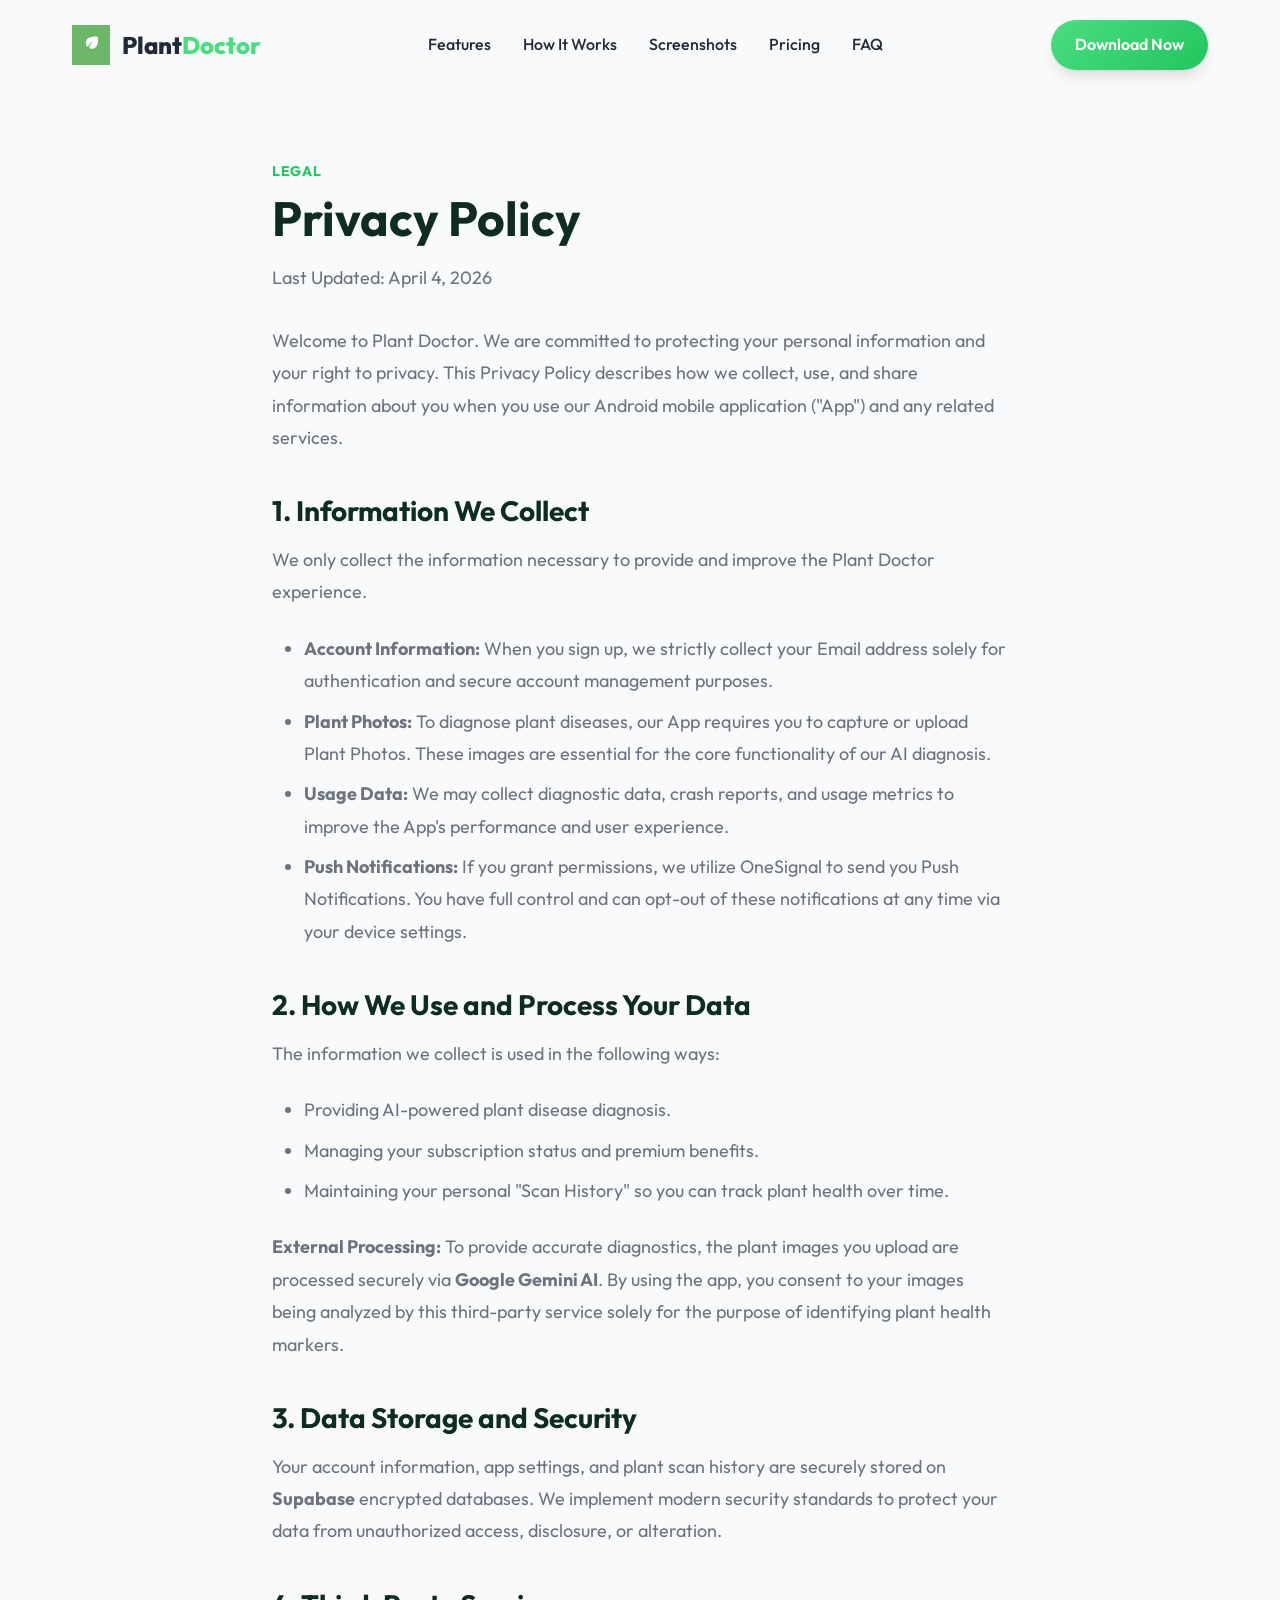
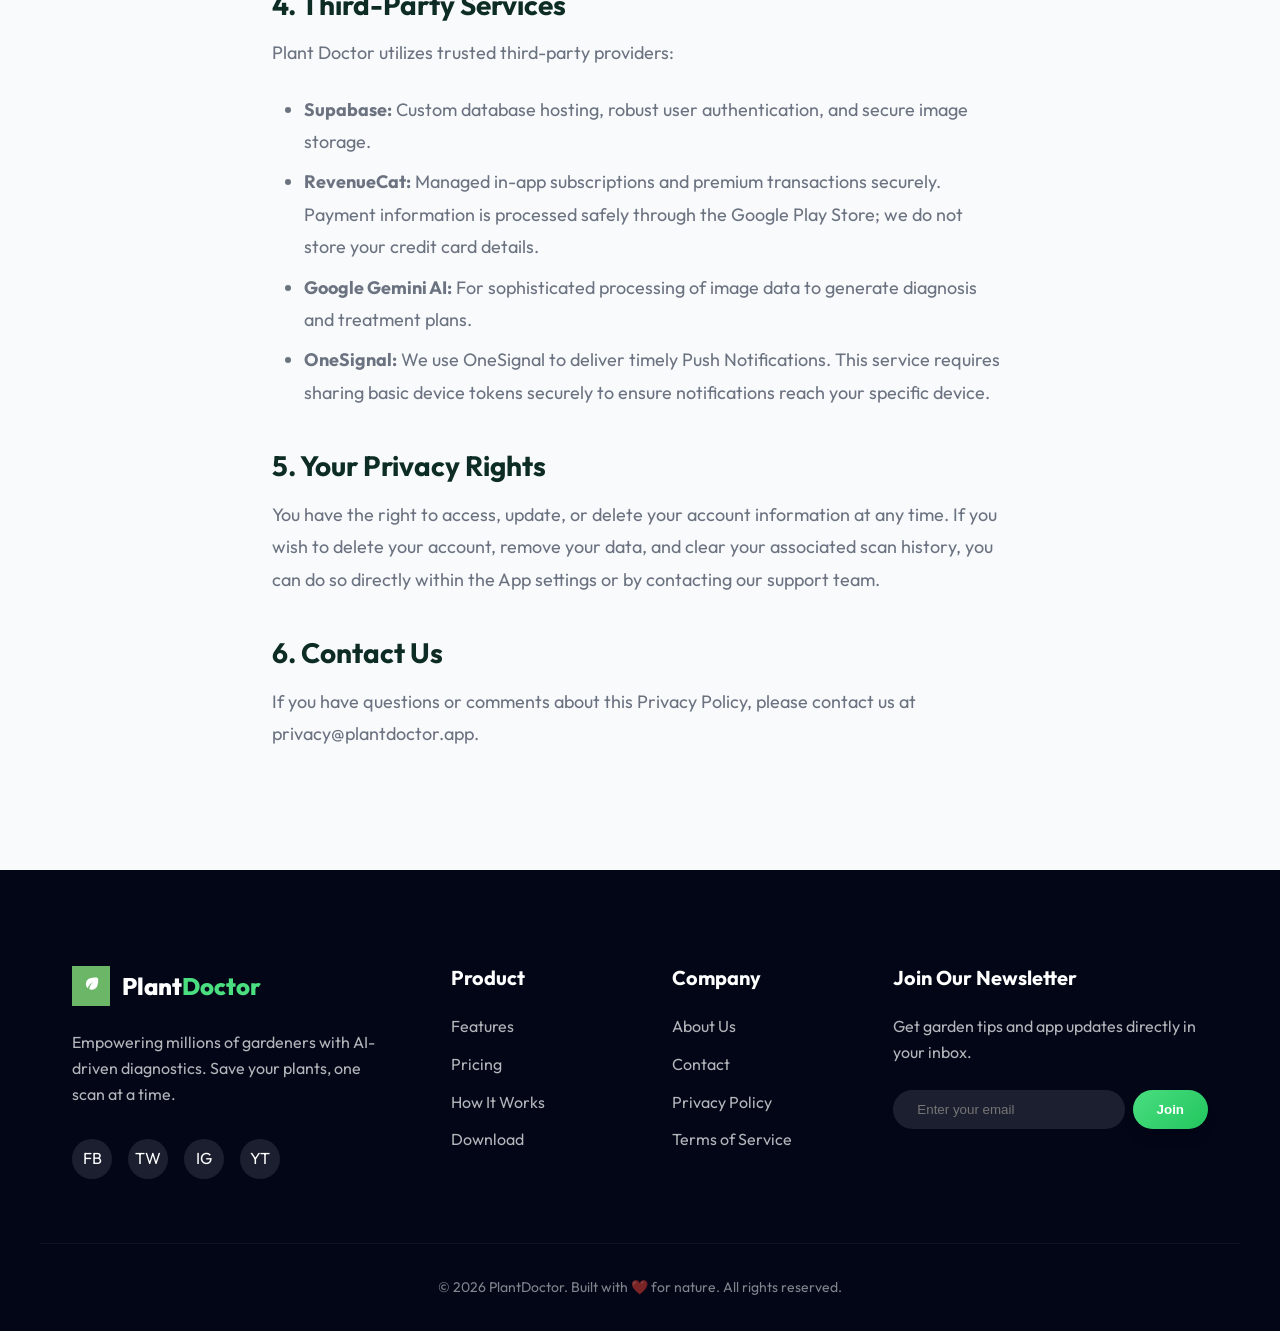
==== privacy-policy.html @ d3f83ecf "docs: update legal disclaimers, clarify subscription terms, and add push notification details to pol" ====
<!DOCTYPE html>
<html lang="en">
<head>
    <meta charset="UTF-8">
    <meta name="viewport" content="width=device-width, initial-scale=1.0">
    <meta name="description" content="Privacy Policy for PlantDoctor - AI-Powered Plant Health Scanner.">
    
    <!-- Favicon -->
    <link rel="icon" type="image/x-icon" href="assets/logo.webp">
    
    <title>Privacy Policy | PlantDoctor</title>
    
    <!-- Google Fonts -->
    <link rel="preconnect" href="https://fonts.googleapis.com">
    <link rel="preconnect" href="https://fonts.gstatic.com" crossorigin>
    <link href="https://fonts.googleapis.com/css2?family=Outfit:wght@300;400;500;600;700;800&family=Inter:wght@400;500;600&display=swap" rel="stylesheet">
    
    <!-- CSS -->
    <link rel="stylesheet" href="css/style.css">
    <style>
        .legal-content h2 { color: var(--secondary); margin-top: 2.5rem; margin-bottom: 1rem; font-size: 1.75rem; }
        .legal-content h3 { color: var(--secondary); margin-top: 1.5rem; margin-bottom: 0.75rem; font-size: 1.25rem; }
        .legal-content p, .legal-content ul { color: var(--text-muted); margin-bottom: 1.5rem; font-size: 1.125rem; line-height: 1.8; }
        .legal-content ul { padding-left: 2rem; list-style-type: disc; }
        .legal-content li { margin-bottom: 0.5rem; }
    </style>
</head>
<body>

    <!-- Header -->
    <header id="header" class="scrolled">
        <div class="container nav-container">
            <a href="index.html" class="logo">
                <img src="assets/logo.webp" alt="PlantDoctor Logo" class="logo-img">
                <span class="logo-text">Plant<span>Doctor</span></span>
            </a>
            
            <nav class="main-nav">
                <ul class="nav-links">
                    <li><a href="index.html#features">Features</a></li>
                    <li><a href="index.html#how-it-works">How It Works</a></li>
                    <li><a href="index.html#screenshots">Screenshots</a></li>
                    <li><a href="index.html#pricing">Pricing</a></li>
                    <li><a href="index.html#faq">FAQ</a></li>
                </ul>
            </nav>
            
            <div class="nav-cta">
                <a href="index.html#download" class="btn btn-primary">Download Now</a>
            </div>
            
            <button class="hamburger" id="hamburger-btn" aria-label="Toggle Navigation">
                <span class="bar"></span>
                <span class="bar"></span>
                <span class="bar"></span>
            </button>
        </div>
    </header>

    <section class="section" style="padding-top: 10rem; background: var(--bg-light); min-height: 80vh;">
        <div class="container" style="max-width: 800px;">
            <div class="section-header" style="text-align: left; margin-bottom: 2rem;">
                <span class="section-tag">Legal</span>
                <h1 class="section-title" style="font-size: 3rem;">Privacy Policy</h1>
                <p class="section-desc" style="margin: 0; text-align: left; color: var(--text-muted);">Last Updated: April 4, 2026</p>
            </div>
            
            <div class="legal-content">
                <p>Welcome to Plant Doctor. We are committed to protecting your personal information and your right to privacy. This Privacy Policy describes how we collect, use, and share information about you when you use our Android mobile application ("App") and any related services.</p>

                <h2>1. Information We Collect</h2>
                <p>We only collect the information necessary to provide and improve the Plant Doctor experience.</p>
                <ul>
                    <li><strong>Account Information:</strong> When you sign up, we strictly collect your Email address solely for authentication and secure account management purposes.</li>
                    <li><strong>Plant Photos:</strong> To diagnose plant diseases, our App requires you to capture or upload Plant Photos. These images are essential for the core functionality of our AI diagnosis.</li>
                    <li><strong>Usage Data:</strong> We may collect diagnostic data, crash reports, and usage metrics to improve the App's performance and user experience.</li>
                    <li><strong>Push Notifications:</strong> If you grant permissions, we utilize OneSignal to send you Push Notifications. You have full control and can opt-out of these notifications at any time via your device settings.</li>
                </ul>

                <h2>2. How We Use and Process Your Data</h2>
                <p>The information we collect is used in the following ways:</p>
                <ul>
                    <li>Providing AI-powered plant disease diagnosis.</li>
                    <li>Managing your subscription status and premium benefits.</li>
                    <li>Maintaining your personal "Scan History" so you can track plant health over time.</li>
                </ul>
                <p><strong>External Processing:</strong> To provide accurate diagnostics, the plant images you upload are processed securely via <strong>Google Gemini AI</strong>. By using the app, you consent to your images being analyzed by this third-party service solely for the purpose of identifying plant health markers.</p>

                <h2>3. Data Storage and Security</h2>
                <p>Your account information, app settings, and plant scan history are securely stored on <strong>Supabase</strong> encrypted databases. We implement modern security standards to protect your data from unauthorized access, disclosure, or alteration.</p>

                <h2>4. Third-Party Services</h2>
                <p>Plant Doctor utilizes trusted third-party providers:</p>
                <ul>
                    <li><strong>Supabase:</strong> Custom database hosting, robust user authentication, and secure image storage.</li>
                    <li><strong>RevenueCat:</strong> Managed in-app subscriptions and premium transactions securely. Payment information is processed safely through the Google Play Store; we do not store your credit card details.</li>
                    <li><strong>Google Gemini AI:</strong> For sophisticated processing of image data to generate diagnosis and treatment plans.</li>
                    <li><strong>OneSignal:</strong> We use OneSignal to deliver timely Push Notifications. This service requires sharing basic device tokens securely to ensure notifications reach your specific device.</li>
                </ul>

                <h2>5. Your Privacy Rights</h2>
                <p>You have the right to access, update, or delete your account information at any time. If you wish to delete your account, remove your data, and clear your associated scan history, you can do so directly within the App settings or by contacting our support team.</p>

                <h2>6. Contact Us</h2>
                <p>If you have questions or comments about this Privacy Policy, please contact us at privacy@plantdoctor.app.</p>
            </div>
        </div>
    </section>

    <!-- Footer -->
    <footer id="footer">
        <div class="container footer-grid">
            <div class="footer-brand">
                <a href="index.html" class="logo">
                    <img src="assets/logo.webp" alt="PlantDoctor Logo" class="logo-img">
                    <span class="logo-text">Plant<span>Doctor</span></span>
                </a>
                <p>Empowering millions of gardeners with AI-driven diagnostics. Save your plants, one scan at a time.</p>
                <div class="social-links">
                    <a href="#">FB</a>
                    <a href="#">TW</a>
                    <a href="#">IG</a>
                    <a href="#">YT</a>
                </div>
            </div>
            
            <div class="footer-links">
                <h4>Product</h4>
                <ul>
                    <li><a href="index.html#features">Features</a></li>
                    <li><a href="index.html#pricing">Pricing</a></li>
                    <li><a href="index.html#how-it-works">How It Works</a></li>
                    <li><a href="index.html#download">Download</a></li>
                </ul>
            </div>
            
            <div class="footer-links">
                <h4>Company</h4>
                <ul>
                    <li><a href="#">About Us</a></li>
                    <li><a href="#">Contact</a></li>
                    <li><a href="https://ishara-madu.github.io/Plant-Doctor-AI-Disease-Identifier-Android/privacy-policy.html">Privacy Policy</a></li>
                    <li><a href="https://ishara-madu.github.io/Plant-Doctor-AI-Disease-Identifier-Android/terms-and-conditions.html">Terms of Service</a></li>
                </ul>
            </div>
            
            <div class="footer-newsletter">
                <h4>Join Our Newsletter</h4>
                <p>Get garden tips and app updates directly in your inbox.</p>
                <form class="newsletter-form">
                    <input type="email" placeholder="Enter your email" required>
                    <button type="submit" class="btn btn-primary">Join</button>
                </form>
            </div>
        </div>
        
        <div class="container footer-bottom">
            <p>&copy; 2026 PlantDoctor. Built with ❤️ for nature. All rights reserved.</p>
        </div>
    </footer>

    <!-- JS -->
    <script src="js/main.js"></script>
</body>
</html>
---- css/style.css ----
/* 
  PlantDoctor Design System
  Nature-Luxe Theme
*/

:root {
    /* Colors */
    --primary: #4ADE80; /* Mint Green */
    --primary-dark: #22C55E;
    --secondary: #0D2C24; /* Deep Emerald */
    --accent: #FDE047; /* Sunlight Yellow */
    --bg-light: #F8FAFC;
    --bg-dark: #111827; /* Charcoal */
    --text-main: #1F2937;
    --text-muted: #6B7280;
    --white: #FFFFFF;
    
    /* Gradients */
    --grad-primary: linear-gradient(135deg, #4ADE80 0%, #22C55E 100%);
    --grad-dark: linear-gradient(135deg, #0D2C24 0%, #111827 100%);
    
    /* Shadows */
    --shadow-sm: 0 1px 2px 0 rgb(0 0 0 / 0.05);
    --shadow-md: 0 4px 6px -1px rgb(0 0 0 / 0.1), 0 2px 4px -2px rgb(0 0 0 / 0.1);
    --shadow-lg: 0 10px 15px -3px rgb(0 0 0 / 0.1), 0 4px 6px -4px rgb(0 0 0 / 0.1);
    --shadow-xl: 0 20px 25px -5px rgb(0 0 0 / 0.1), 0 8px 10px -6px rgb(0 0 0 / 0.1);
    
    /* Transitions */
    --transition: all 0.3s cubic-bezier(0.4, 0, 0.2, 1);
}

/* Reset & Base */
* {
    margin: 0;
    padding: 0;
    box-sizing: border-box;
}

html {
    scroll-behavior: smooth;
}

body {
    font-family: 'Outfit', sans-serif;
    background-color: var(--bg-light);
    color: var(--text-main);
    line-height: 1.6;
    overflow-x: hidden;
}

h1, h2, h3, h4 {
    font-family: 'Outfit', sans-serif;
    font-weight: 700;
    line-height: 1.2;
}

a {
    text-decoration: none;
    color: inherit;
    transition: var(--transition);
}

ul {
    list-style: none;
}

img {
    max-width: 100%;
    display: block;
}

.container {
    width: 100%;
    max-width: 1200px;
    margin: 0 auto;
    padding: 0 2rem;
}

.btn {
    display: inline-flex;
    align-items: center;
    justify-content: center;
    padding: 0.75rem 1.5rem;
    border-radius: 9999px;
    font-weight: 600;
    cursor: pointer;
    transition: var(--transition);
    border: none;
    gap: 0.5rem;
}

.btn-primary {
    background: var(--grad-primary);
    color: var(--white);
    box-shadow: var(--shadow-lg);
}

.btn-primary:hover {
    transform: translateY(-2px);
    box-shadow: var(--shadow-xl);
    filter: brightness(1.1);
}

.btn-outline {
    background: transparent;
    border: 2px solid var(--primary);
    color: var(--primary);
}

.btn-outline:hover {
    background: var(--primary);
    color: var(--white);
}

/* Section Header */
.section-header {
    text-align: center;
    margin-bottom: 4rem;
}

.section-tag {
    color: var(--primary-dark);
    font-weight: 700;
    text-transform: uppercase;
    letter-spacing: 0.05em;
    font-size: 0.875rem;
    margin-bottom: 0.5rem;
    display: block;
}

.section-title {
    font-size: 2.5rem;
    color: var(--secondary);
    margin-bottom: 1rem;
}

.section-desc {
    color: var(--text-muted);
    font-size: 1.125rem;
    max-width: 600px;
    margin: 0 auto;
}

/* Base Reveal Animation Initial State */
[data-reveal] {
    opacity: 0;
    transform: translateY(30px);
    transition: all 0.8s cubic-bezier(0.4, 0, 0.2, 1);
}

[data-reveal].revealed {
    opacity: 1;
    transform: translateY(0);
}

/* Header */
header {
    position: fixed;
    top: 0;
    left: 0;
    width: 100%;
    z-index: 1000;
    padding: 1.25rem 0;
    transition: var(--transition);
    background: transparent;
}

header.scrolled {
    background: rgba(255, 255, 255, 0.9);
    backdrop-filter: blur(10px);
    padding: 0.75rem 0;
    box-shadow: var(--shadow-md);
}

.nav-container {
    display: flex;
    align-items: center;
    justify-content: space-between;
}

.logo {
    display: flex;
    align-items: center;
    gap: 0.75rem;
    font-size: 1.5rem;
    font-weight: 800;
}

.logo-img {
    height: 40px;
    width: auto;
}

.logo-text span {
    color: var(--primary);
}

.nav-links {
    display: flex;
    gap: 2rem;
}

.nav-links a {
    font-size: 1rem;
    font-weight: 500;
    color: var(--text-main);
}

.nav-links a:hover {
    color: var(--primary);
}

.hamburger {
    display: none;
    flex-direction: column;
    gap: 6px;
    background: none;
    border: none;
    cursor: pointer;
}

.hamburger .bar {
    width: 30px;
    height: 3px;
    background: var(--text-main);
    border-radius: 4px;
    transition: var(--transition);
}

/* Hero Section */
.hero {
    padding: 10rem 0 6rem;
    background: radial-gradient(circle at top right, rgba(74, 222, 128, 0.1), transparent),
                radial-gradient(circle at bottom left, rgba(13, 44, 36, 0.05), transparent);
}

.hero-grid {
    display: grid;
    grid-template-columns: 1fr 1fr;
    align-items: center;
    gap: 4rem;
}

.badge {
    display: inline-block;
    padding: 0.5rem 1rem;
    background: rgba(74, 222, 128, 0.1);
    color: var(--primary-dark);
    font-weight: 700;
    font-size: 0.875rem;
    border-radius: 9999px;
    margin-bottom: 1.5rem;
}

.hero-title {
    font-size: 4rem;
    line-height: 1.1;
    margin-bottom: 1.5rem;
    color: var(--secondary);
}

.hero-title span {
    color: var(--primary);
}

.hero-subtitle {
    font-size: 1.25rem;
    color: var(--text-muted);
    margin-bottom: 2.5rem;
    max-width: 500px;
}

.hero-btns {
    display: flex;
    gap: 1rem;
}

.store-btn img {
    height: 48px;
    transition: var(--transition);
}

.store-btn:hover img {
    transform: scale(1.05);
}

.hero-mockup-wrapper {
    position: relative;
    display: flex;
    justify-content: center;
}

.mockup-bg {
    position: absolute;
    top: 50%;
    left: 50%;
    transform: translate(-50%, -50%);
    width: 120%;
    height: 120%;
    background: var(--grad-primary);
    border-radius: 50%;
    filter: blur(80px);
    opacity: 0.2;
    z-index: -1;
}

.hero-mockup {
    width: 100%;
    max-width: 400px;
    animation: float 6s ease-in-out infinite;
}

@keyframes float {
    0%, 100% { transform: translateY(0); }
    50% { transform: translateY(-20px); }
}

/* Stats Section */
.section {
    padding: 6rem 0;
}

.stats {
    background: var(--secondary);
    color: var(--white);
    padding: 4rem 0;
}

.stats-grid {
    display: grid;
    grid-template-columns: repeat(4, 1fr);
    gap: 2rem;
    text-align: center;
}

.stat-num {
    font-size: 3rem;
    font-weight: 800;
    color: var(--primary);
    margin-bottom: 0.5rem;
}

.stat-label {
    font-size: 1rem;
    opacity: 0.8;
}

/* Features Grid */
.features-grid {
    display: grid;
    grid-template-columns: repeat(auto-fit, minmax(300px, 1fr));
    gap: 2.5rem;
}

.feature-card {
    background: var(--white);
    padding: 2.5rem;
    border-radius: 1.5rem;
    box-shadow: var(--shadow-md);
    transition: var(--transition);
    border: 1px solid rgba(0, 0, 0, 0.03);
}

.feature-card:hover {
    transform: translateY(-10px);
    box-shadow: var(--shadow-xl);
}

.feature-icon {
    font-size: 2.5rem;
    margin-bottom: 1.5rem;
}

.feature-card h3 {
    font-size: 1.5rem;
    margin-bottom: 1rem;
    color: var(--secondary);
}

.feature-card p {
    color: var(--text-muted);
}

/* Steps Grid */
.steps-grid {
    display: grid;
    grid-template-columns: repeat(3, 1fr);
    gap: 3rem;
    position: relative;
}

.step-item {
    text-align: center;
    position: relative;
}

.step-number {
    font-size: 5rem;
    font-weight: 900;
    color: rgba(74, 222, 128, 0.1);
    position: absolute;
    top: -1rem;
    left: 50%;
    transform: translateX(-50%);
    z-index: 0;
}

.step-icon {
    font-size: 3rem;
    margin-bottom: 1.5rem;
    position: relative;
    z-index: 1;
}

.step-item h3 {
    margin-bottom: 1rem;
    position: relative;
    z-index: 1;
}

/* Screenshots Slider */
.screenshot-slider-container {
    position: relative;
    max-width: 900px;
    margin: 0 auto;
    overflow: hidden;
}

.mockup-frame {
    background: #000;
    border-radius: 3rem;
    padding: 1rem;
    border: 8px solid #333;
    max-width: 320px;
    margin: 0 auto;
    position: relative;
    box-shadow: var(--shadow-xl);
    overflow: hidden;
}

.slider-wrapper {
    display: flex;
    transition: transform 0.5s ease-in-out;
}

.slider-wrapper img {
    width: 100%;
    flex-shrink: 0;
}

.slider-btn {
    position: absolute;
    top: 50%;
    transform: translateY(-50%);
    background: var(--white);
    border: none;
    width: 50px;
    height: 50px;
    border-radius: 50%;
    box-shadow: var(--shadow-lg);
    cursor: pointer;
    font-size: 2rem;
    display: flex;
    align-items: center;
    justify-content: center;
    transition: var(--transition);
    z-index: 10;
}

.slider-btn:hover {
    background: var(--primary);
    color: var(--white);
}

.slider-btn.prev { left: 10%; }
.slider-btn.next { right: 10%; }

.slider-dots {
    display: flex;
    justify-content: center;
    gap: 0.5rem;
    margin-top: 2rem;
}

.dot {
    width: 10px;
    height: 10px;
    border-radius: 50%;
    background: #D1D5DB;
    cursor: pointer;
}

.dot.active {
    background: var(--primary);
    width: 25px;
    border-radius: 5px;
}

/* Pricing Section */
.pricing-grid {
    display: grid;
    grid-template-columns: repeat(auto-fit, minmax(300px, 1fr));
    gap: 2rem;
    align-items: flex-start;
}

.pricing-card {
    background: var(--white);
    padding: 3rem 2rem;
    border-radius: 2rem;
    text-align: center;
    box-shadow: var(--shadow-md);
    position: relative;
    border: 1px solid rgba(0, 0, 0, 0.05);
}

.pricing-card.featured {
    background: var(--secondary);
    color: var(--white);
    transform: scale(1.05);
    z-index: 2;
    box-shadow: var(--shadow-xl);
}

.best-value {
    position: absolute;
    top: 1.5rem;
    right: 1.5rem;
    background: var(--primary);
    color: var(--white);
    padding: 0.25rem 0.75rem;
    border-radius: 9999px;
    font-size: 0.75rem;
    font-weight: 700;
}

.card-header h3 {
    font-size: 1.5rem;
    margin-bottom: 1rem;
}

.price {
    font-size: 3rem;
    font-weight: 800;
    margin-bottom: 2rem;
}

.price span {
    font-size: 1rem;
    font-weight: 400;
    opacity: 0.7;
}

.card-features {
    text-align: left;
    margin-bottom: 2.5rem;
}

.card-features li {
    margin-bottom: 1rem;
    display: flex;
    align-items: center;
    gap: 0.75rem;
}

.card-features .check { color: var(--primary); font-weight: bold; }
.card-features .cross { color: #EF4444; }
.card-features .disabled { opacity: 0.5; }

/* FAQ Accordion */
.faq-container {
    max-width: 800px;
}

.accordion-item {
    background: var(--white);
    border-radius: 1rem;
    margin-bottom: 1rem;
    overflow: hidden;
    box-shadow: var(--shadow-sm);
}

.accordion-header {
    padding: 1.5rem 2rem;
    display: flex;
    justify-content: space-between;
    align-items: center;
    cursor: pointer;
    transition: var(--transition);
}

.accordion-header h4 {
    font-size: 1.125rem;
}

.accordion-header:hover {
    background: rgba(74, 222, 128, 0.05);
}

.accordion-body {
    max-height: 0;
    overflow: hidden;
    transition: all 0.5s cubic-bezier(0, 1, 0, 1);
    padding: 0 2rem;
}

.accordion-item.active .accordion-body {
    max-height: 1000px;
    padding: 0 2rem 2.5rem;
    transition: all 0.5s cubic-bezier(1, 0, 1, 0);
}

.accordion-item.active .icon {
    transform: rotate(45deg);
    color: var(--primary);
}

/* Footer */
footer {
    background: #020617;
    color: var(--white);
    padding: 6rem 0 2rem;
}

.footer-grid {
    display: grid;
    grid-template-columns: 2fr 1fr 1fr 2fr;
    gap: 4rem;
    margin-bottom: 4rem;
}

.footer-brand p {
    margin-top: 1.5rem;
    opacity: 0.7;
}

.social-links {
    display: flex;
    gap: 1rem;
    margin-top: 2rem;
}

.social-links a {
    width: 40px;
    height: 40px;
    display: flex;
    align-items: center;
    justify-content: center;
    background: rgba(255, 255, 255, 0.1);
    border-radius: 50%;
}

.social-links a:hover {
    background: var(--primary);
}

.footer-links h4, .footer-newsletter h4 {
    margin-bottom: 1.5rem;
    font-size: 1.25rem;
}

.footer-links ul li {
    margin-bottom: 0.75rem;
}

.footer-links ul li a {
    opacity: 0.7;
}

.footer-links ul li a:hover {
    opacity: 1;
    color: var(--primary);
}

.footer-newsletter p {
    opacity: 0.7;
    margin-bottom: 1.5rem;
}

.newsletter-form {
    display: flex;
    gap: 0.5rem;
}

.newsletter-form input {
    padding: 0.75rem 1.5rem;
    border-radius: 9999px;
    border: none;
    flex-grow: 1;
    background: rgba(255, 255, 255, 0.1);
    color: var(--white);
}

.footer-bottom {
    border-top: 1px solid rgba(255, 255, 255, 0.1);
    padding-top: 2rem;
    text-align: center;
    opacity: 0.5;
    font-size: 0.875rem;
}

/* Responsive */
@media (max-width: 1024px) {
    .hero-grid { grid-template-columns: 1fr; text-align: center; }
    .hero-subtitle { margin: 0 auto 2.5rem; }
    .hero-btns { justify-content: center; }
    .footer-grid { grid-template-columns: 1fr 1fr; }
    .stats-grid { grid-template-columns: 1fr 1fr; }
}

@media (max-width: 768px) {
    .main-nav {
        position: fixed;
        top: -100%;
        left: 0;
        width: 100%;
        background: var(--white);
        padding: 6rem 2rem 4rem;
        transition: var(--transition);
        box-shadow: var(--shadow-lg);
    }
    
    .main-nav.active { top: 0; }
    
    .nav-links {
        flex-direction: column;
        align-items: center;
        gap: 1.5rem;
    }
    
    .hamburger { display: flex; z-index: 1001; }
    .hamburger.active .bar:nth-child(1) { transform: rotate(45deg) translate(8px, 8px); }
    .hamburger.active .bar:nth-child(2) { opacity: 0; }
    .hamburger.active .bar:nth-child(3) { transform: rotate(-45deg) translate(5px, -5px); }
    
    .hero-title { font-size: 3rem; }
    .steps-grid { grid-template-columns: 1fr; }
    .pricing-card.featured { transform: scale(1); }
    .footer-grid { grid-template-columns: 1fr; gap: 2.5rem; }
}
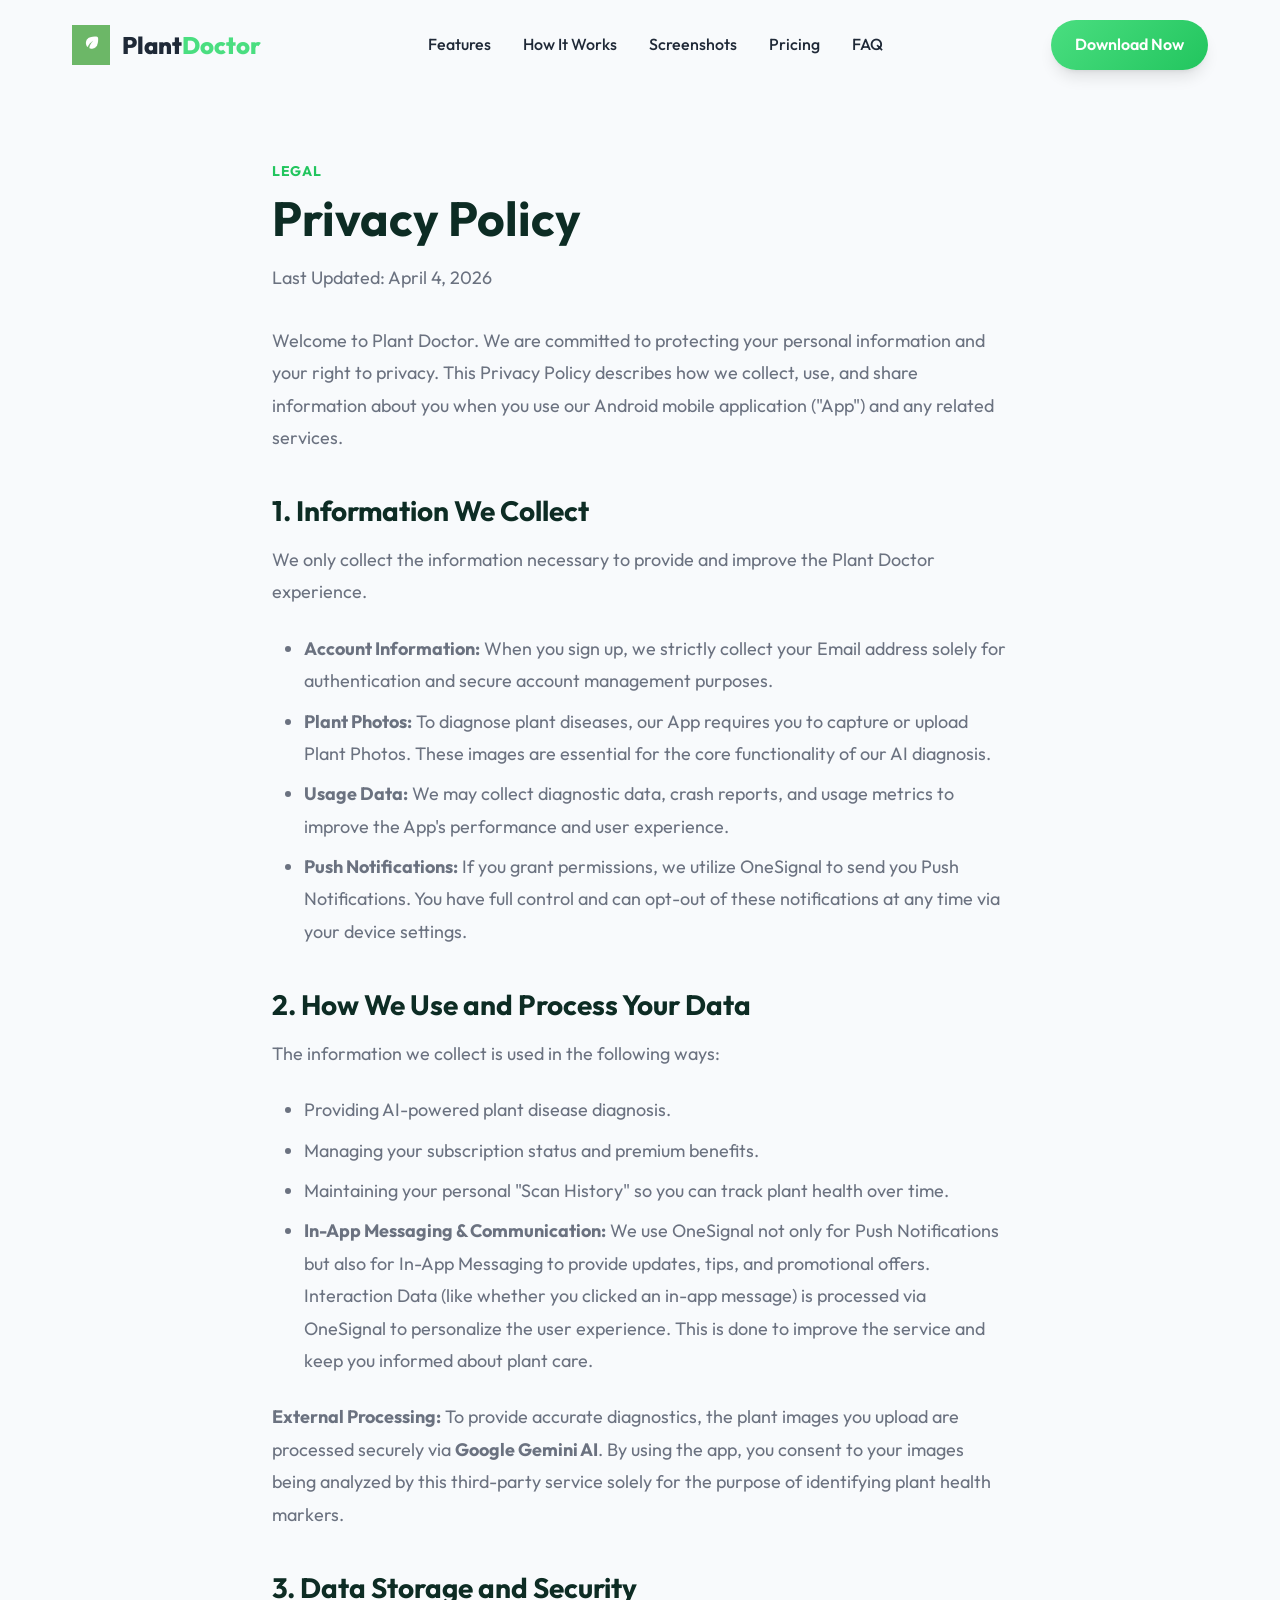
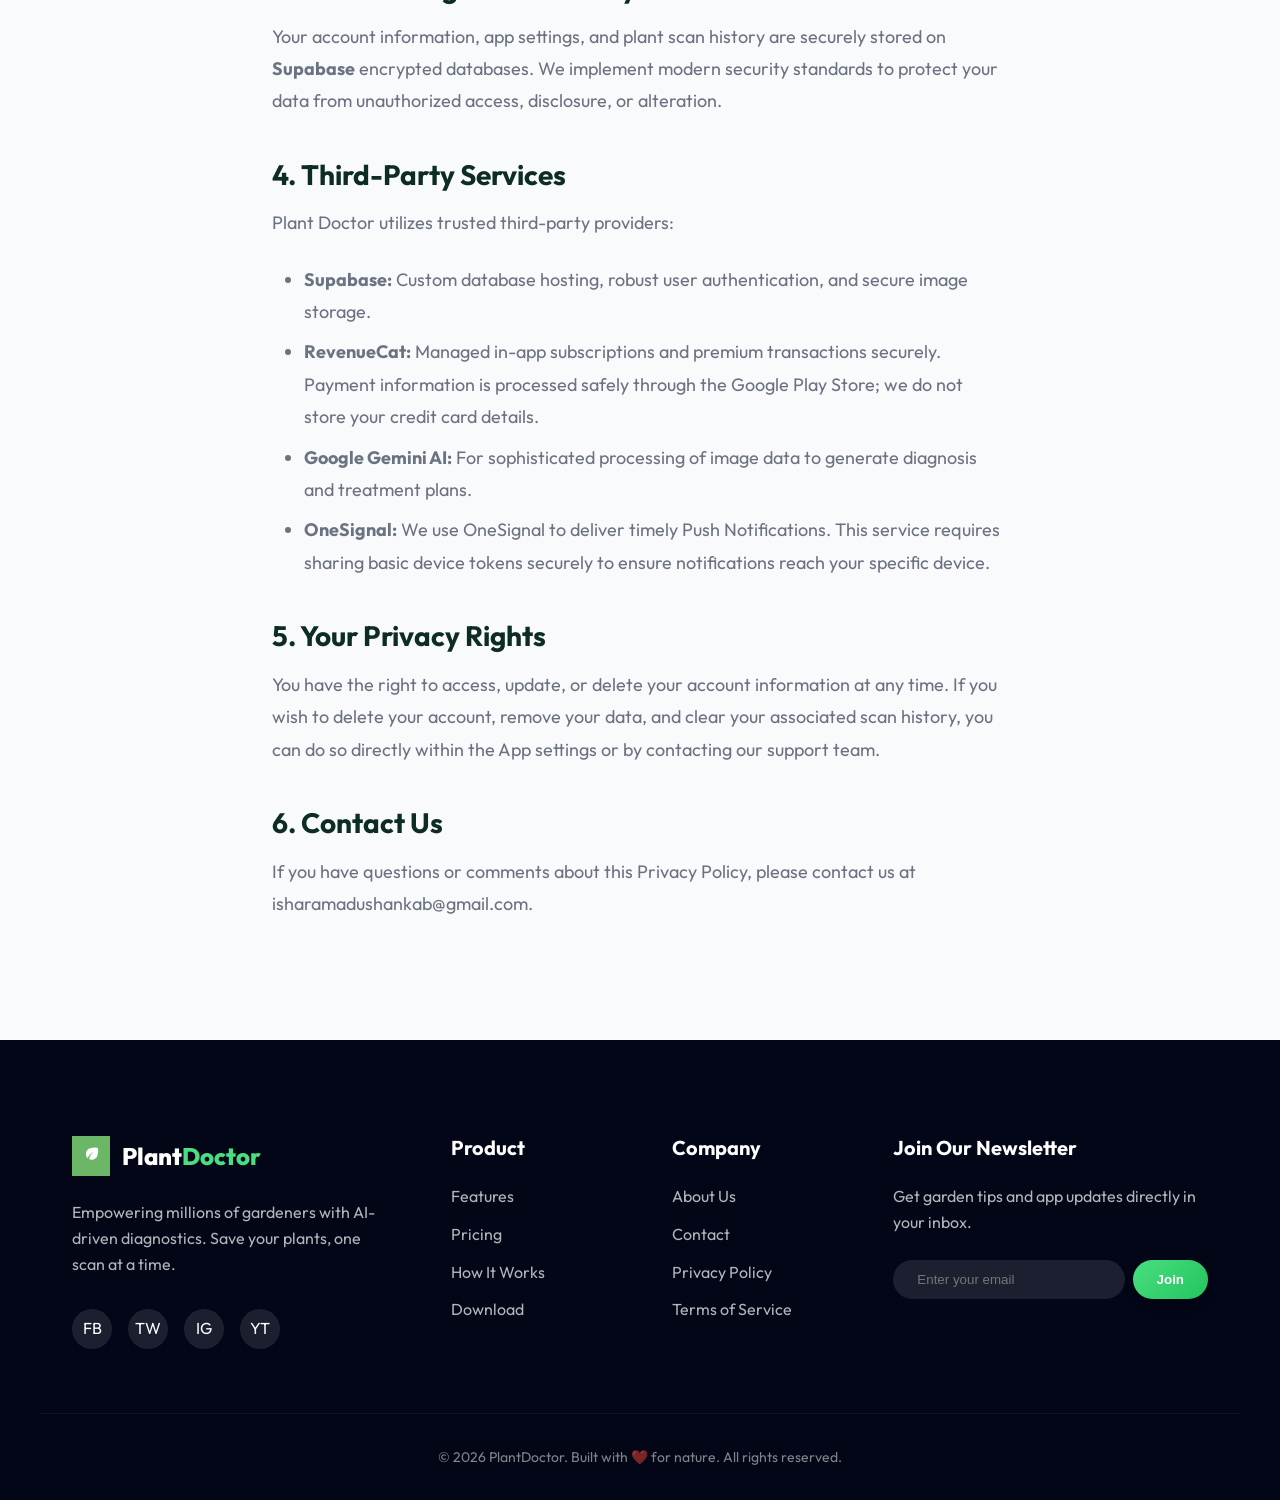
==== commit 9448c9e8: "refactor: reformat HTML and CSS code while updating the download link and refining privacy policy co" ====
--- a/privacy-policy.html
+++ b/privacy-policy.html
@@ -1,30 +1,59 @@
 <!DOCTYPE html>
 <html lang="en">
+
 <head>
     <meta charset="UTF-8">
     <meta name="viewport" content="width=device-width, initial-scale=1.0">
     <meta name="description" content="Privacy Policy for PlantDoctor - AI-Powered Plant Health Scanner.">
-    
+
     <!-- Favicon -->
     <link rel="icon" type="image/x-icon" href="assets/logo.webp">
-    
+
     <title>Privacy Policy | PlantDoctor</title>
-    
+
     <!-- Google Fonts -->
     <link rel="preconnect" href="https://fonts.googleapis.com">
     <link rel="preconnect" href="https://fonts.gstatic.com" crossorigin>
-    <link href="https://fonts.googleapis.com/css2?family=Outfit:wght@300;400;500;600;700;800&family=Inter:wght@400;500;600&display=swap" rel="stylesheet">
-    
+    <link
+        href="https://fonts.googleapis.com/css2?family=Outfit:wght@300;400;500;600;700;800&family=Inter:wght@400;500;600&display=swap"
+        rel="stylesheet">
+
     <!-- CSS -->
     <link rel="stylesheet" href="css/style.css">
     <style>
-        .legal-content h2 { color: var(--secondary); margin-top: 2.5rem; margin-bottom: 1rem; font-size: 1.75rem; }
-        .legal-content h3 { color: var(--secondary); margin-top: 1.5rem; margin-bottom: 0.75rem; font-size: 1.25rem; }
-        .legal-content p, .legal-content ul { color: var(--text-muted); margin-bottom: 1.5rem; font-size: 1.125rem; line-height: 1.8; }
-        .legal-content ul { padding-left: 2rem; list-style-type: disc; }
-        .legal-content li { margin-bottom: 0.5rem; }
+        .legal-content h2 {
+            color: var(--secondary);
+            margin-top: 2.5rem;
+            margin-bottom: 1rem;
+            font-size: 1.75rem;
+        }
+
+        .legal-content h3 {
+            color: var(--secondary);
+            margin-top: 1.5rem;
+            margin-bottom: 0.75rem;
+            font-size: 1.25rem;
+        }
+
+        .legal-content p,
+        .legal-content ul {
+            color: var(--text-muted);
+            margin-bottom: 1.5rem;
+            font-size: 1.125rem;
+            line-height: 1.8;
+        }
+
+        .legal-content ul {
+            padding-left: 2rem;
+            list-style-type: disc;
+        }
+
+        .legal-content li {
+            margin-bottom: 0.5rem;
+        }
     </style>
 </head>
+
 <body>
 
     <!-- Header -->
@@ -34,7 +63,7 @@
                 <img src="assets/logo.webp" alt="PlantDoctor Logo" class="logo-img">
                 <span class="logo-text">Plant<span>Doctor</span></span>
             </a>
-            
+
             <nav class="main-nav">
                 <ul class="nav-links">
                     <li><a href="index.html#features">Features</a></li>
@@ -44,11 +73,12 @@
                     <li><a href="index.html#faq">FAQ</a></li>
                 </ul>
             </nav>
-            
+
             <div class="nav-cta">
-                <a href="index.html#download" class="btn btn-primary">Download Now</a>
-            </div>
-            
+                <a href="https://play.google.com/store/apps/details?id=com.pixeleye.plantdoctor" class="btn btn-primary"
+                    target="_blank">Download Now</a>
+            </div>
+
             <button class="hamburger" id="hamburger-btn" aria-label="Toggle Navigation">
                 <span class="bar"></span>
                 <span class="bar"></span>
@@ -62,19 +92,28 @@
             <div class="section-header" style="text-align: left; margin-bottom: 2rem;">
                 <span class="section-tag">Legal</span>
                 <h1 class="section-title" style="font-size: 3rem;">Privacy Policy</h1>
-                <p class="section-desc" style="margin: 0; text-align: left; color: var(--text-muted);">Last Updated: April 4, 2026</p>
-            </div>
-            
+                <p class="section-desc" style="margin: 0; text-align: left; color: var(--text-muted);">Last Updated:
+                    April 4, 2026</p>
+            </div>
+
             <div class="legal-content">
-                <p>Welcome to Plant Doctor. We are committed to protecting your personal information and your right to privacy. This Privacy Policy describes how we collect, use, and share information about you when you use our Android mobile application ("App") and any related services.</p>
+                <p>Welcome to Plant Doctor. We are committed to protecting your personal information and your right to
+                    privacy. This Privacy Policy describes how we collect, use, and share information about you when you
+                    use our Android mobile application ("App") and any related services.</p>
 
                 <h2>1. Information We Collect</h2>
                 <p>We only collect the information necessary to provide and improve the Plant Doctor experience.</p>
                 <ul>
-                    <li><strong>Account Information:</strong> When you sign up, we strictly collect your Email address solely for authentication and secure account management purposes.</li>
-                    <li><strong>Plant Photos:</strong> To diagnose plant diseases, our App requires you to capture or upload Plant Photos. These images are essential for the core functionality of our AI diagnosis.</li>
-                    <li><strong>Usage Data:</strong> We may collect diagnostic data, crash reports, and usage metrics to improve the App's performance and user experience.</li>
-                    <li><strong>Push Notifications:</strong> If you grant permissions, we utilize OneSignal to send you Push Notifications. You have full control and can opt-out of these notifications at any time via your device settings.</li>
+                    <li><strong>Account Information:</strong> When you sign up, we strictly collect your Email address
+                        solely for authentication and secure account management purposes.</li>
+                    <li><strong>Plant Photos:</strong> To diagnose plant diseases, our App requires you to capture or
+                        upload Plant Photos. These images are essential for the core functionality of our AI diagnosis.
+                    </li>
+                    <li><strong>Usage Data:</strong> We may collect diagnostic data, crash reports, and usage metrics to
+                        improve the App's performance and user experience.</li>
+                    <li><strong>Push Notifications:</strong> If you grant permissions, we utilize OneSignal to send you
+                        Push Notifications. You have full control and can opt-out of these notifications at any time via
+                        your device settings.</li>
                 </ul>
 
                 <h2>2. How We Use and Process Your Data</h2>
@@ -83,26 +122,45 @@
                     <li>Providing AI-powered plant disease diagnosis.</li>
                     <li>Managing your subscription status and premium benefits.</li>
                     <li>Maintaining your personal "Scan History" so you can track plant health over time.</li>
-                </ul>
-                <p><strong>External Processing:</strong> To provide accurate diagnostics, the plant images you upload are processed securely via <strong>Google Gemini AI</strong>. By using the app, you consent to your images being analyzed by this third-party service solely for the purpose of identifying plant health markers.</p>
+                    <li><strong>In-App Messaging & Communication:</strong> We use OneSignal not only for Push
+                        Notifications but also for In-App Messaging to provide updates, tips, and promotional offers.
+                        Interaction Data (like whether you clicked an in-app message) is processed via OneSignal to
+                        personalize the user experience. This is done to improve the service and keep you informed about
+                        plant care.</li>
+                </ul>
+                <p><strong>External Processing:</strong> To provide accurate diagnostics, the plant images you upload
+                    are processed securely via <strong>Google Gemini AI</strong>. By using the app, you consent to your
+                    images being analyzed by this third-party service solely for the purpose of identifying plant health
+                    markers.</p>
 
                 <h2>3. Data Storage and Security</h2>
-                <p>Your account information, app settings, and plant scan history are securely stored on <strong>Supabase</strong> encrypted databases. We implement modern security standards to protect your data from unauthorized access, disclosure, or alteration.</p>
+                <p>Your account information, app settings, and plant scan history are securely stored on
+                    <strong>Supabase</strong> encrypted databases. We implement modern security standards to protect
+                    your data from unauthorized access, disclosure, or alteration.</p>
 
                 <h2>4. Third-Party Services</h2>
                 <p>Plant Doctor utilizes trusted third-party providers:</p>
                 <ul>
-                    <li><strong>Supabase:</strong> Custom database hosting, robust user authentication, and secure image storage.</li>
-                    <li><strong>RevenueCat:</strong> Managed in-app subscriptions and premium transactions securely. Payment information is processed safely through the Google Play Store; we do not store your credit card details.</li>
-                    <li><strong>Google Gemini AI:</strong> For sophisticated processing of image data to generate diagnosis and treatment plans.</li>
-                    <li><strong>OneSignal:</strong> We use OneSignal to deliver timely Push Notifications. This service requires sharing basic device tokens securely to ensure notifications reach your specific device.</li>
+                    <li><strong>Supabase:</strong> Custom database hosting, robust user authentication, and secure image
+                        storage.</li>
+                    <li><strong>RevenueCat:</strong> Managed in-app subscriptions and premium transactions securely.
+                        Payment information is processed safely through the Google Play Store; we do not store your
+                        credit card details.</li>
+                    <li><strong>Google Gemini AI:</strong> For sophisticated processing of image data to generate
+                        diagnosis and treatment plans.</li>
+                    <li><strong>OneSignal:</strong> We use OneSignal to deliver timely Push Notifications. This service
+                        requires sharing basic device tokens securely to ensure notifications reach your specific
+                        device.</li>
                 </ul>
 
                 <h2>5. Your Privacy Rights</h2>
-                <p>You have the right to access, update, or delete your account information at any time. If you wish to delete your account, remove your data, and clear your associated scan history, you can do so directly within the App settings or by contacting our support team.</p>
+                <p>You have the right to access, update, or delete your account information at any time. If you wish to
+                    delete your account, remove your data, and clear your associated scan history, you can do so
+                    directly within the App settings or by contacting our support team.</p>
 
                 <h2>6. Contact Us</h2>
-                <p>If you have questions or comments about this Privacy Policy, please contact us at privacy@plantdoctor.app.</p>
+                <p>If you have questions or comments about this Privacy Policy, please contact us at <a
+                        href="email">isharamadushankab@gmail.com</a>.</p>
             </div>
         </div>
     </section>
@@ -115,7 +173,8 @@
                     <img src="assets/logo.webp" alt="PlantDoctor Logo" class="logo-img">
                     <span class="logo-text">Plant<span>Doctor</span></span>
                 </a>
-                <p>Empowering millions of gardeners with AI-driven diagnostics. Save your plants, one scan at a time.</p>
+                <p>Empowering millions of gardeners with AI-driven diagnostics. Save your plants, one scan at a time.
+                </p>
                 <div class="social-links">
                     <a href="#">FB</a>
                     <a href="#">TW</a>
@@ -123,7 +182,7 @@
                     <a href="#">YT</a>
                 </div>
             </div>
-            
+
             <div class="footer-links">
                 <h4>Product</h4>
                 <ul>
@@ -133,17 +192,21 @@
                     <li><a href="index.html#download">Download</a></li>
                 </ul>
             </div>
-            
+
             <div class="footer-links">
                 <h4>Company</h4>
                 <ul>
                     <li><a href="#">About Us</a></li>
                     <li><a href="#">Contact</a></li>
-                    <li><a href="https://ishara-madu.github.io/Plant-Doctor-AI-Disease-Identifier-Android/privacy-policy.html">Privacy Policy</a></li>
-                    <li><a href="https://ishara-madu.github.io/Plant-Doctor-AI-Disease-Identifier-Android/terms-and-conditions.html">Terms of Service</a></li>
-                </ul>
-            </div>
-            
+                    <li><a
+                            href="https://ishara-madu.github.io/Plant-Doctor-AI-Disease-Identifier-Android/privacy-policy.html">Privacy
+                            Policy</a></li>
+                    <li><a
+                            href="https://ishara-madu.github.io/Plant-Doctor-AI-Disease-Identifier-Android/terms-and-conditions.html">Terms
+                            of Service</a></li>
+                </ul>
+            </div>
+
             <div class="footer-newsletter">
                 <h4>Join Our Newsletter</h4>
                 <p>Get garden tips and app updates directly in your inbox.</p>
@@ -153,7 +216,7 @@
                 </form>
             </div>
         </div>
-        
+
         <div class="container footer-bottom">
             <p>&copy; 2026 PlantDoctor. Built with ❤️ for nature. All rights reserved.</p>
         </div>
@@ -162,4 +225,5 @@
     <!-- JS -->
     <script src="js/main.js"></script>
 </body>
-</html>
+
+</html>
--- a/css/style.css
+++ b/css/style.css
@@ -284,6 +284,35 @@
     transform: scale(1.05);
 }
 
+.store-btn.coming-soon {
+    position: relative;
+    cursor: not-allowed;
+    opacity: 0.6;
+    filter: grayscale(1);
+}
+
+.store-btn.coming-soon::after {
+    content: "Coming Soon";
+    position: absolute;
+    top: 50%;
+    left: 50%;
+    transform: translate(-50%, -50%) rotate(-15deg);
+    background: var(--primary);
+    color: var(--white);
+    padding: 0.25rem 0.5rem;
+    font-size: 0.65rem;
+    font-weight: 800;
+    text-transform: uppercase;
+    border-radius: 4px;
+    box-shadow: var(--shadow-md);
+    pointer-events: none;
+    z-index: 10;
+}
+
+.store-btn.coming-soon:hover img {
+    transform: none;
+}
+
 .hero-mockup-wrapper {
     position: relative;
     display: flex;
@@ -711,16 +740,23 @@
 @media (max-width: 768px) {
     .main-nav {
         position: fixed;
-        top: -100%;
+        top: 0;
         left: 0;
         width: 100%;
         background: var(--white);
         padding: 6rem 2rem 4rem;
         transition: var(--transition);
         box-shadow: var(--shadow-lg);
+        transform: translateY(-100%);
+        visibility: hidden;
+        opacity: 0;
     }
     
-    .main-nav.active { top: 0; }
+    .main-nav.active { 
+        transform: translateY(0); 
+        visibility: visible;
+        opacity: 1;
+    }
     
     .nav-links {
         flex-direction: column;
